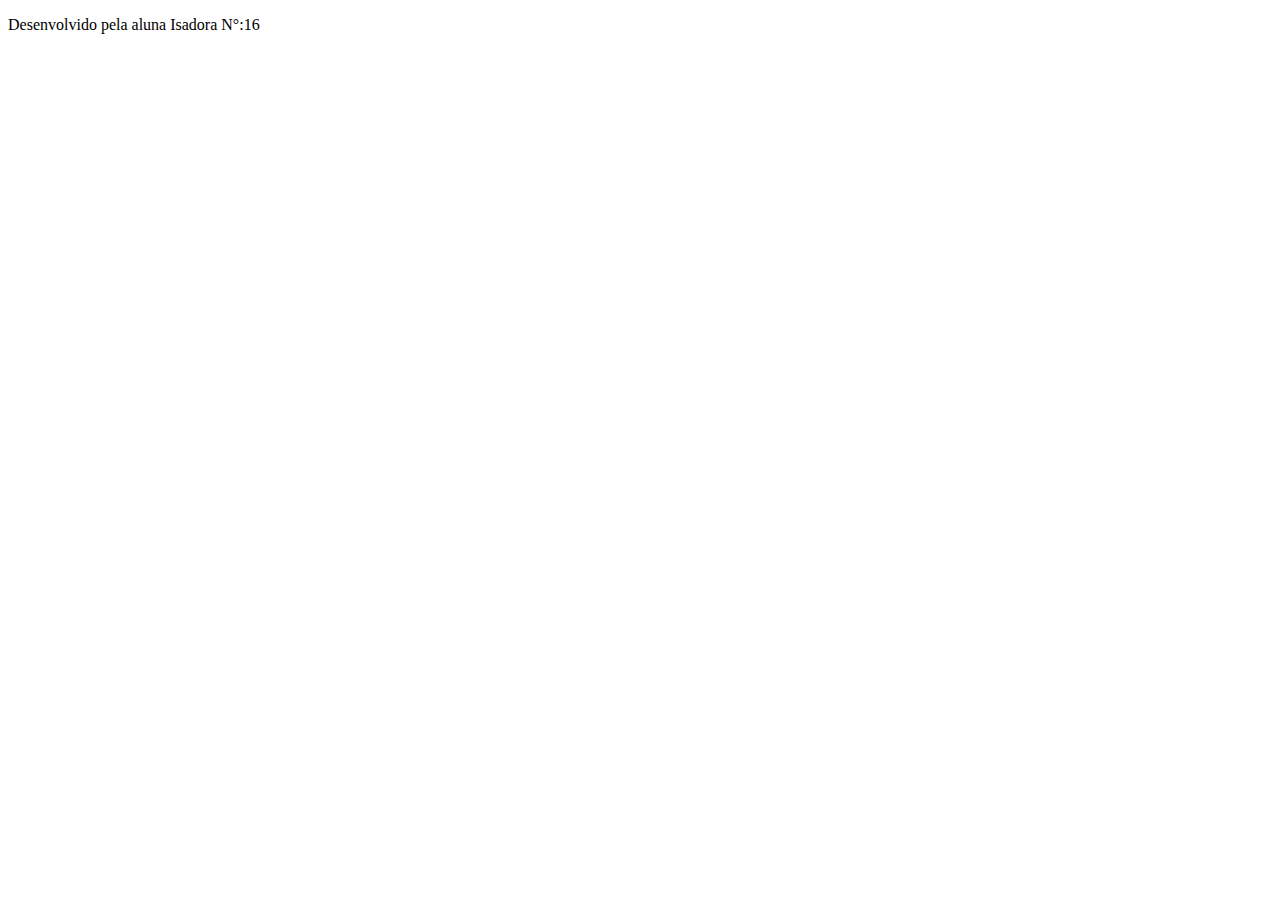
==== index.html @ fdc05567 "dfbgfdbg" ====
<!DOCTYPE html>
<html lang="en">
<head>
    <meta charset="UTF-8">
    <meta name="viewport" content="width=device-width, initial-scale=1.0">
    <title>07/10, perguntas</title>
    <link rel="stylesheet" href="style.css">
</head>
<body>
    <section id="container">

    </section>
    <footer>
        <p>Desenvolvido pela aluna Isadora N°:16</p>
    </footer>
</body>
</html>
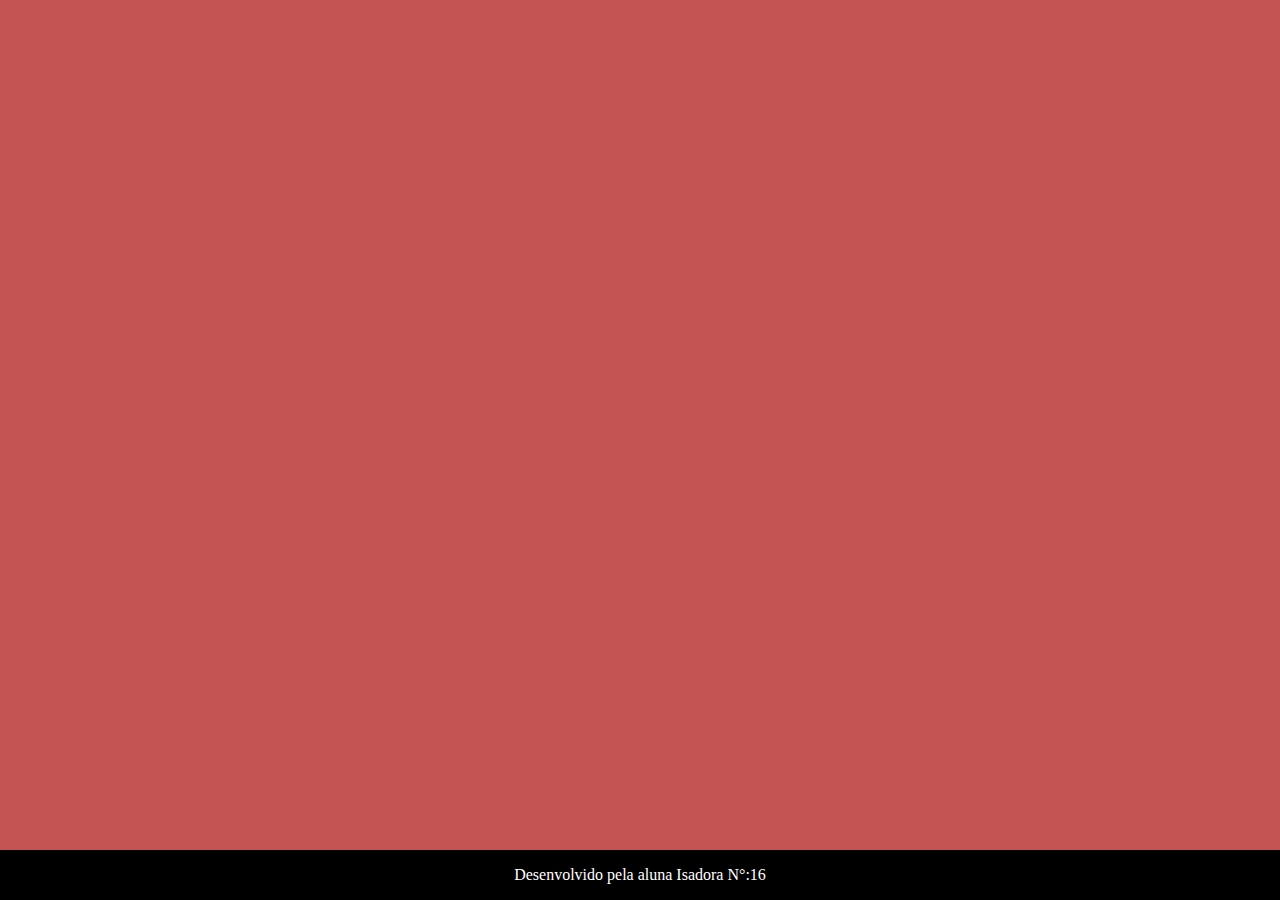
==== commit 09ae5021: "db" ====
--- a/index.html
+++ b/index.html
@@ -13,5 +13,6 @@
     <footer>
         <p>Desenvolvido pela aluna Isadora N°:16</p>
     </footer>
+    <script src="perguntas.js"></script>
 </body>
 </html>--- a/style.css
+++ b/style.css
@@ -0,0 +1,21 @@
+:root{
+    --fundo:#c45454;
+    --cor-frente:#661b1b;
+    --cor-verso:#944646;
+    --destaque:#f50c0c;
+    --preto:#000000;
+    --branco:#ffffff;	
+}
+body{
+    background-color: var(--fundo);
+    margin: 0%;
+}
+footer{
+    position: fixed;
+    bottom: 0;
+    background-color: var(--preto);
+    color: var(--branco);
+    width: 100%;
+    text-align: center;
+    margin: 0%;
+}
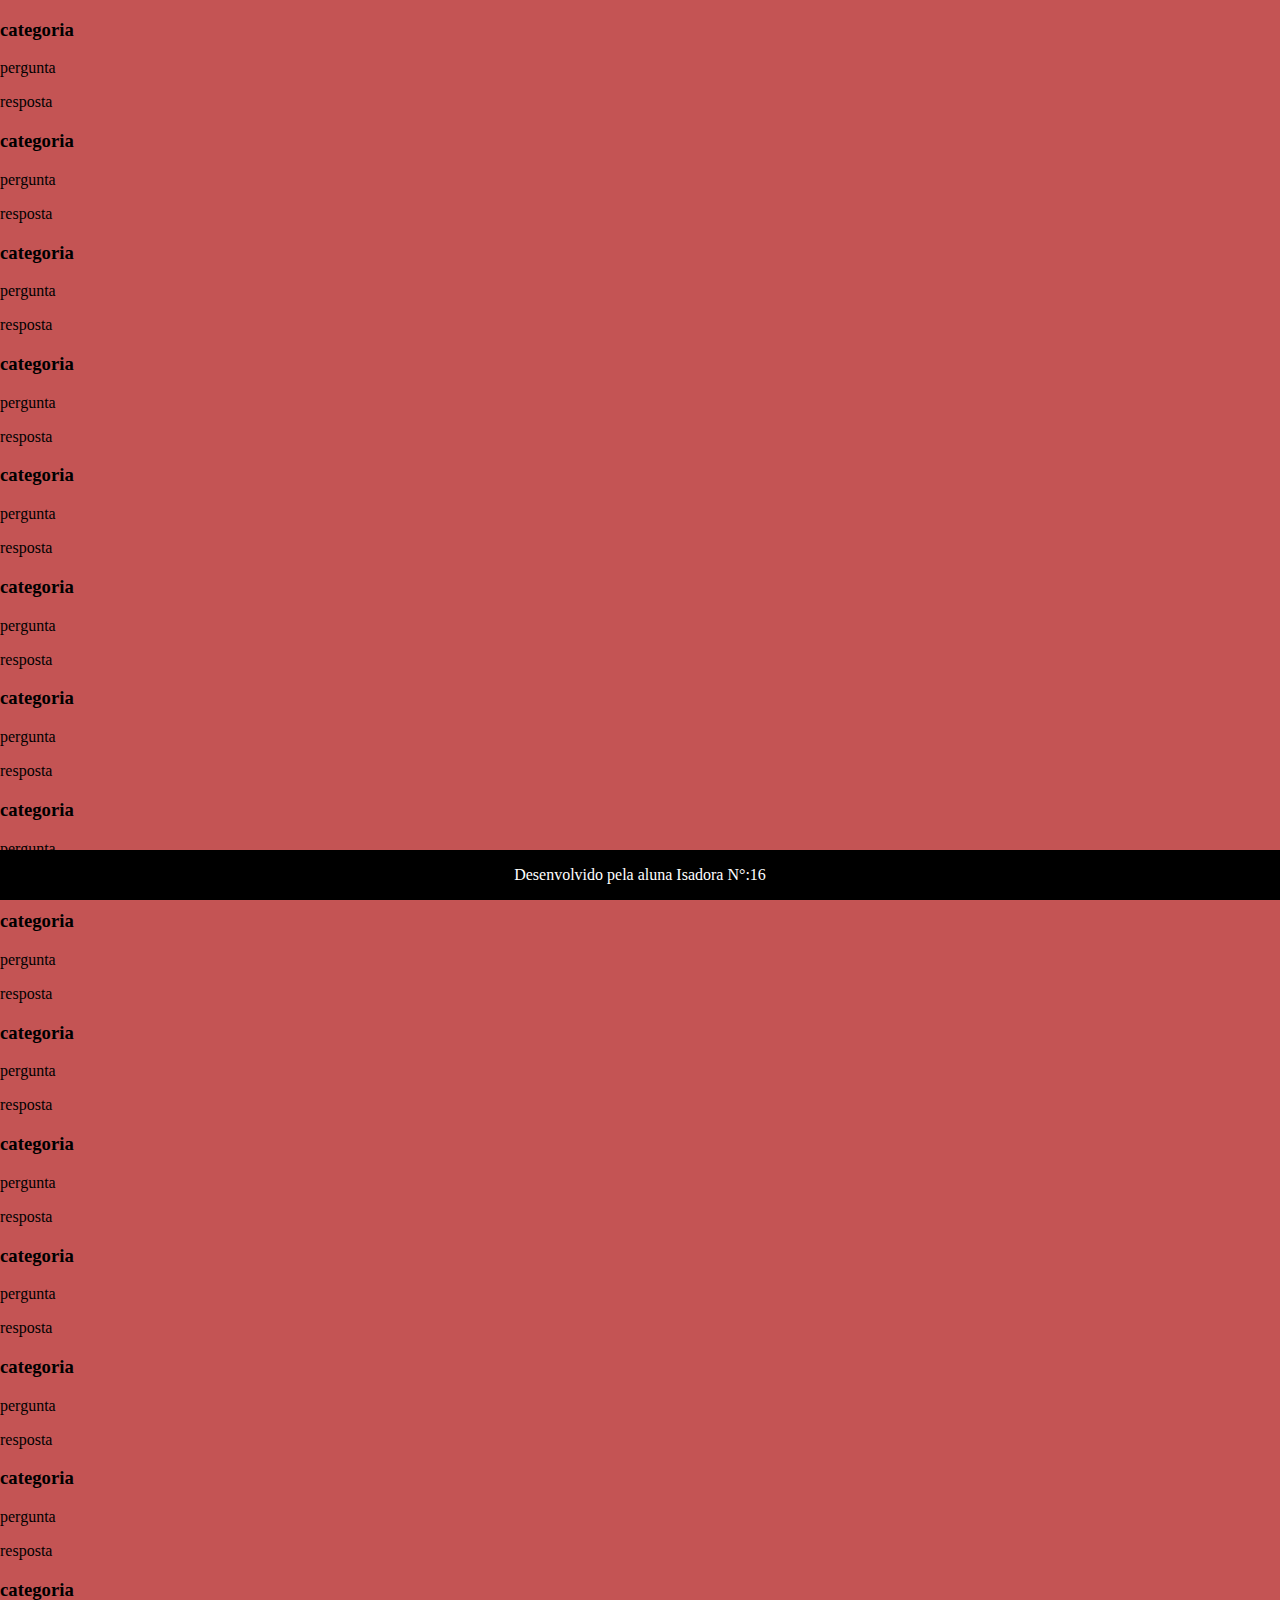
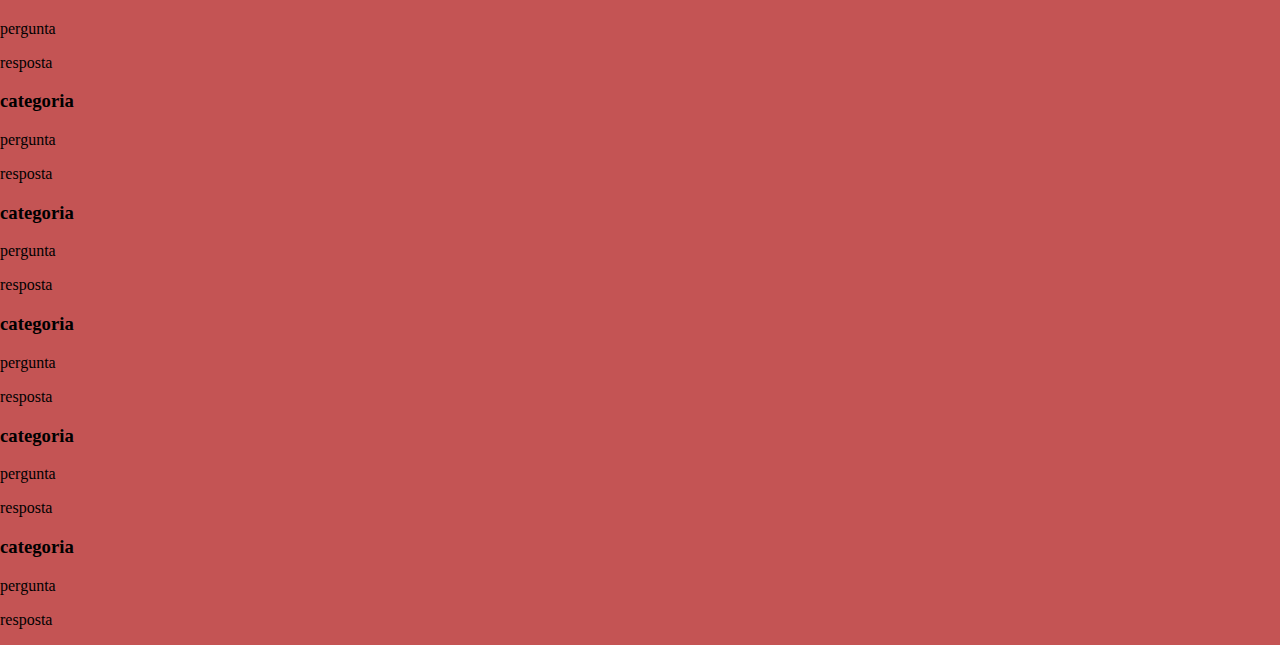
==== commit 9004cf07: "sdfb" ====
--- a/index.html
+++ b/index.html
@@ -12,7 +12,9 @@
     </section>
     <footer>
         <p>Desenvolvido pela aluna Isadora N°:16</p>
-    </footer>
+    </footer> 
+    <script src="main.js"></script>
     <script src="perguntas.js"></script>
+   
 </body>
-</html>+</html>
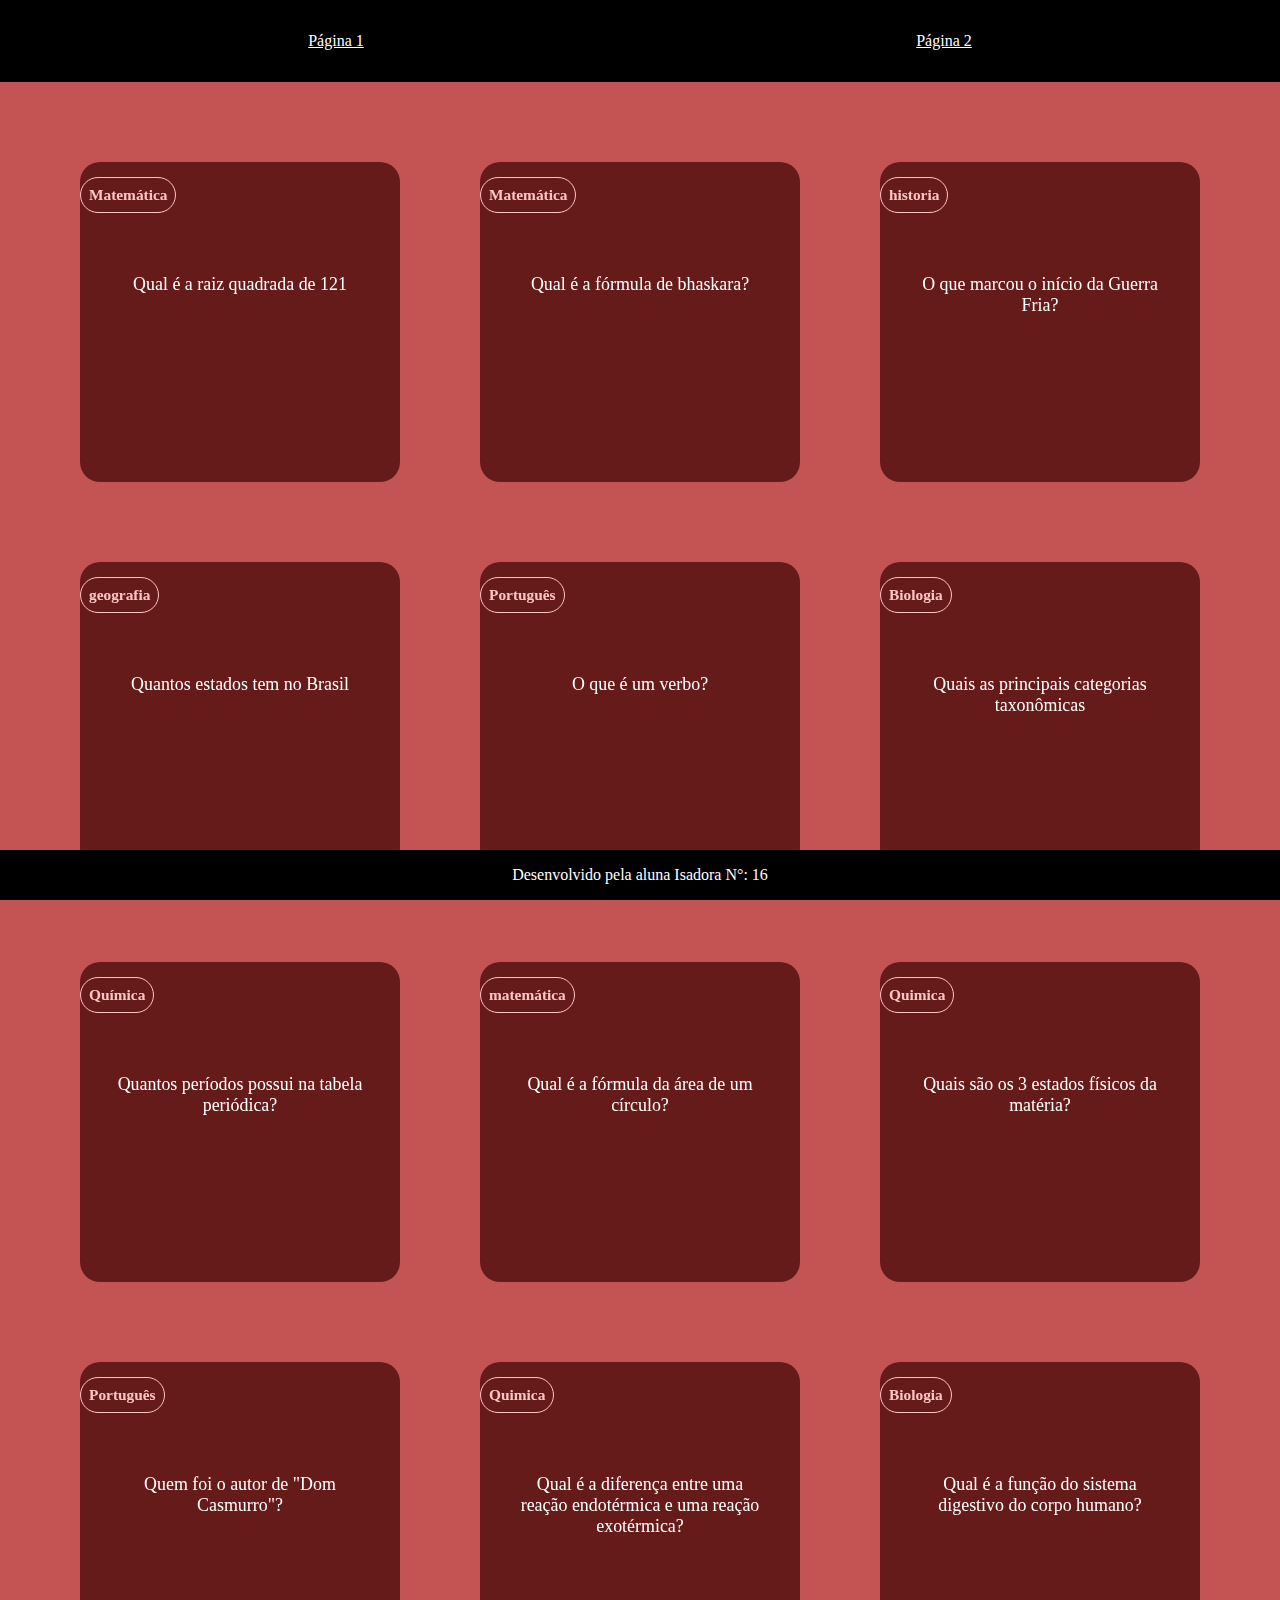
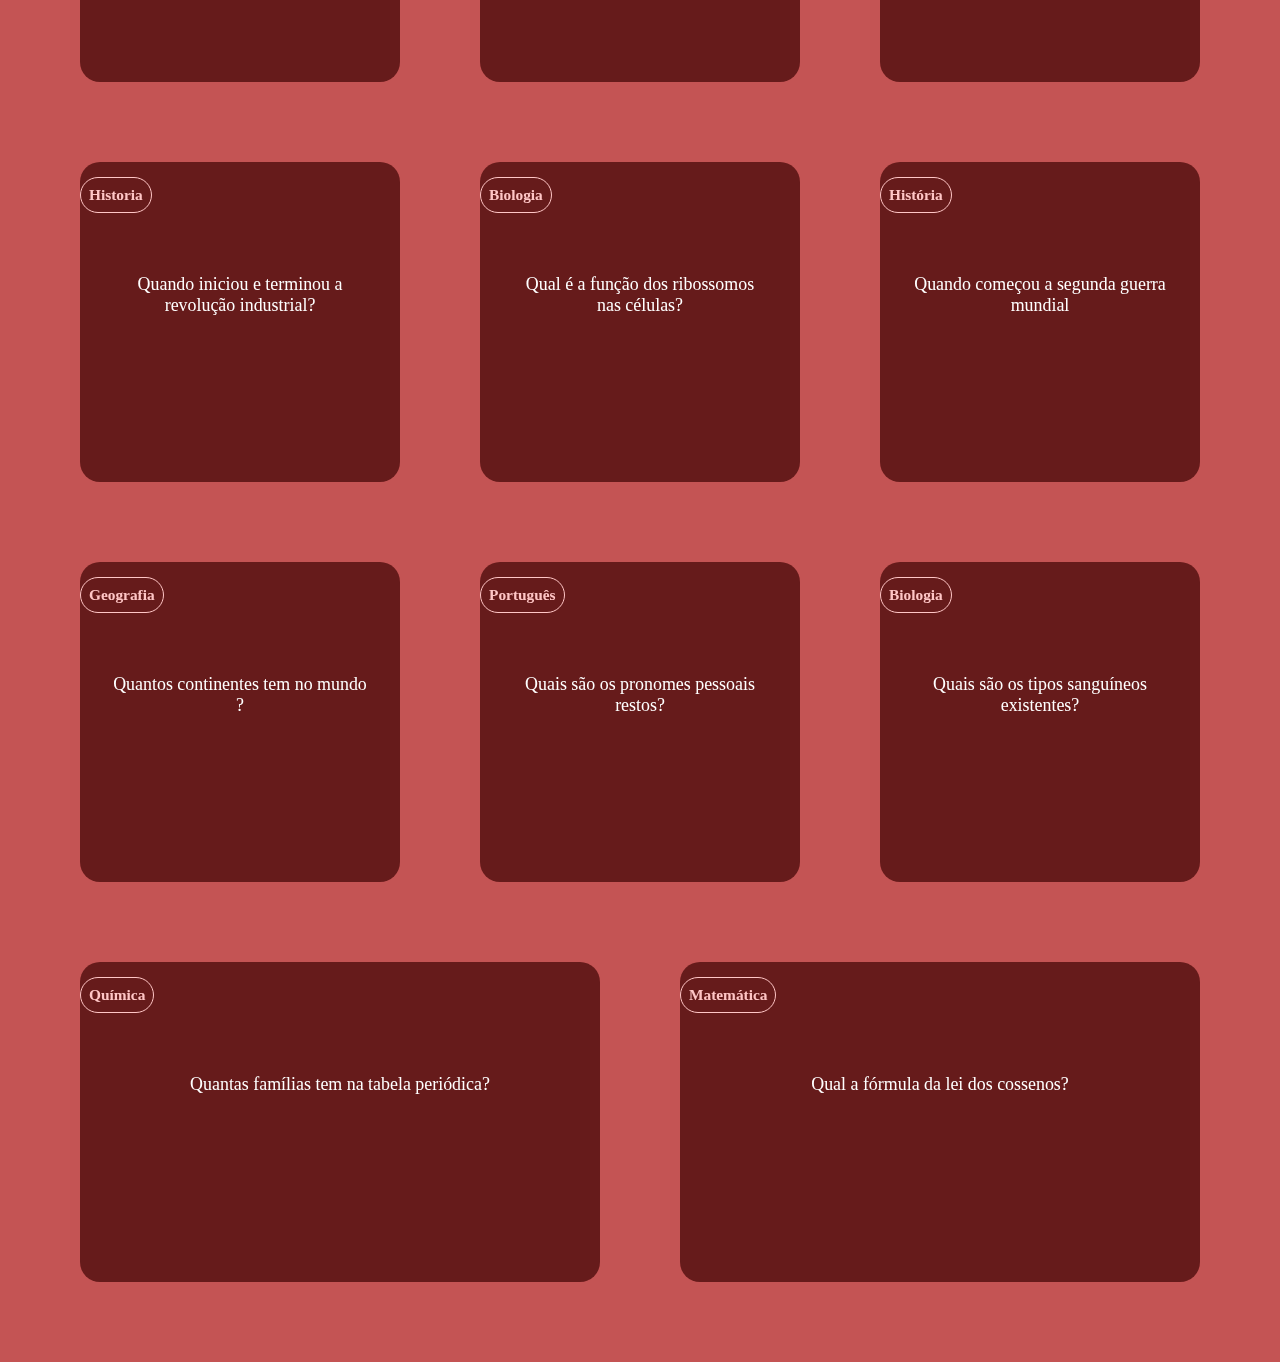
==== commit 2f4abf0d: "dghdhg" ====
--- a/index.html
+++ b/index.html
@@ -7,14 +7,32 @@
     <link rel="stylesheet" href="style.css">
 </head>
 <body>
+    <header>
+        <a href="index.html">Página 1</a>
+        <a href="pagina2.html">Página 2</a>
+
+    </header>
     <section id="container">
 
     </section>
     <footer>
-        <p>Desenvolvido pela aluna Isadora N°:16</p>
+        <p>Desenvolvido pela aluna Isadora N°: 16</p>
     </footer> 
     <script src="main.js"></script>
     <script src="perguntas.js"></script>
    
 </body>
 </html>
+
+
+
+
+
+
+
+
+
+
+
+
+
--- a/style.css
+++ b/style.css
@@ -2,7 +2,7 @@
     --fundo:#c45454;
     --cor-frente:#661b1b;
     --cor-verso:#944646;
-    --destaque:#f50c0c;
+    --destaque:#ffc6c6;
     --preto:#000000;
     --branco:#ffffff;	
 }
@@ -10,6 +10,16 @@
     background-color: var(--fundo);
     margin: 0%;
 }
+ header{
+    background-color: var(--preto);
+    display: flex;
+    justify-content: space-around;
+    padding: 2rem;
+}
+header a{
+    color: var(--branco);
+}
+    
 footer{
     position: fixed;
     bottom: 0;
@@ -19,3 +29,61 @@
     text-align: center;
     margin: 0%;
 }
+
+#container{
+    padding: 4rem;
+    display: flex;
+    gap: 3rem;
+    flex-wrap: wrap;
+}
+.cartao{
+    flex-grow: 1;
+    flex-basis: calc(33% - 6rem);
+    height: 20rem;
+    margin: 1rem
+}
+.conteudo-cartao{
+    background-color: var(--cor-frente);
+    height: 100%;
+    color: #ffffff;
+    text-align: center;
+    border-radius:20px;
+    transform-style: preserve-3d;
+    transition: transform 300ms ease-in-out;
+}
+.conteudo-cartao h3{
+    border: 1px solid var(--destaque);
+    border-radius: 6rem;
+    color: var(--destaque);
+    padding: 0.5rem;
+    position: absolute;
+    text-align: left;
+    font-size: 1.2vw;
+    backface-visibility: hidden;
+}
+.conteudo-cartao p{
+    margin-top: 5rem;
+    padding: 2rem;
+    font-size: 1.4vw;
+    
+}
+.pergunta-cartao{
+    font-weight: 500;
+}
+.resposta-cartao{
+    font-weight: 700;
+    color: var(--destaque);
+    background-color: var(--cor-verso);
+    border: 3px solid var(--destaque);
+    transform: rotateY(180deg);
+    border-radius: 20px;
+}
+.cartao.active .conteudo-cartao{
+    transform: rotateY(180deg);
+}
+.pergunta-cartao, .resposta-cartao{
+    backface-visibility: hidden;
+    position: absolute;
+    height: 100%;
+    width: 100%;
+}